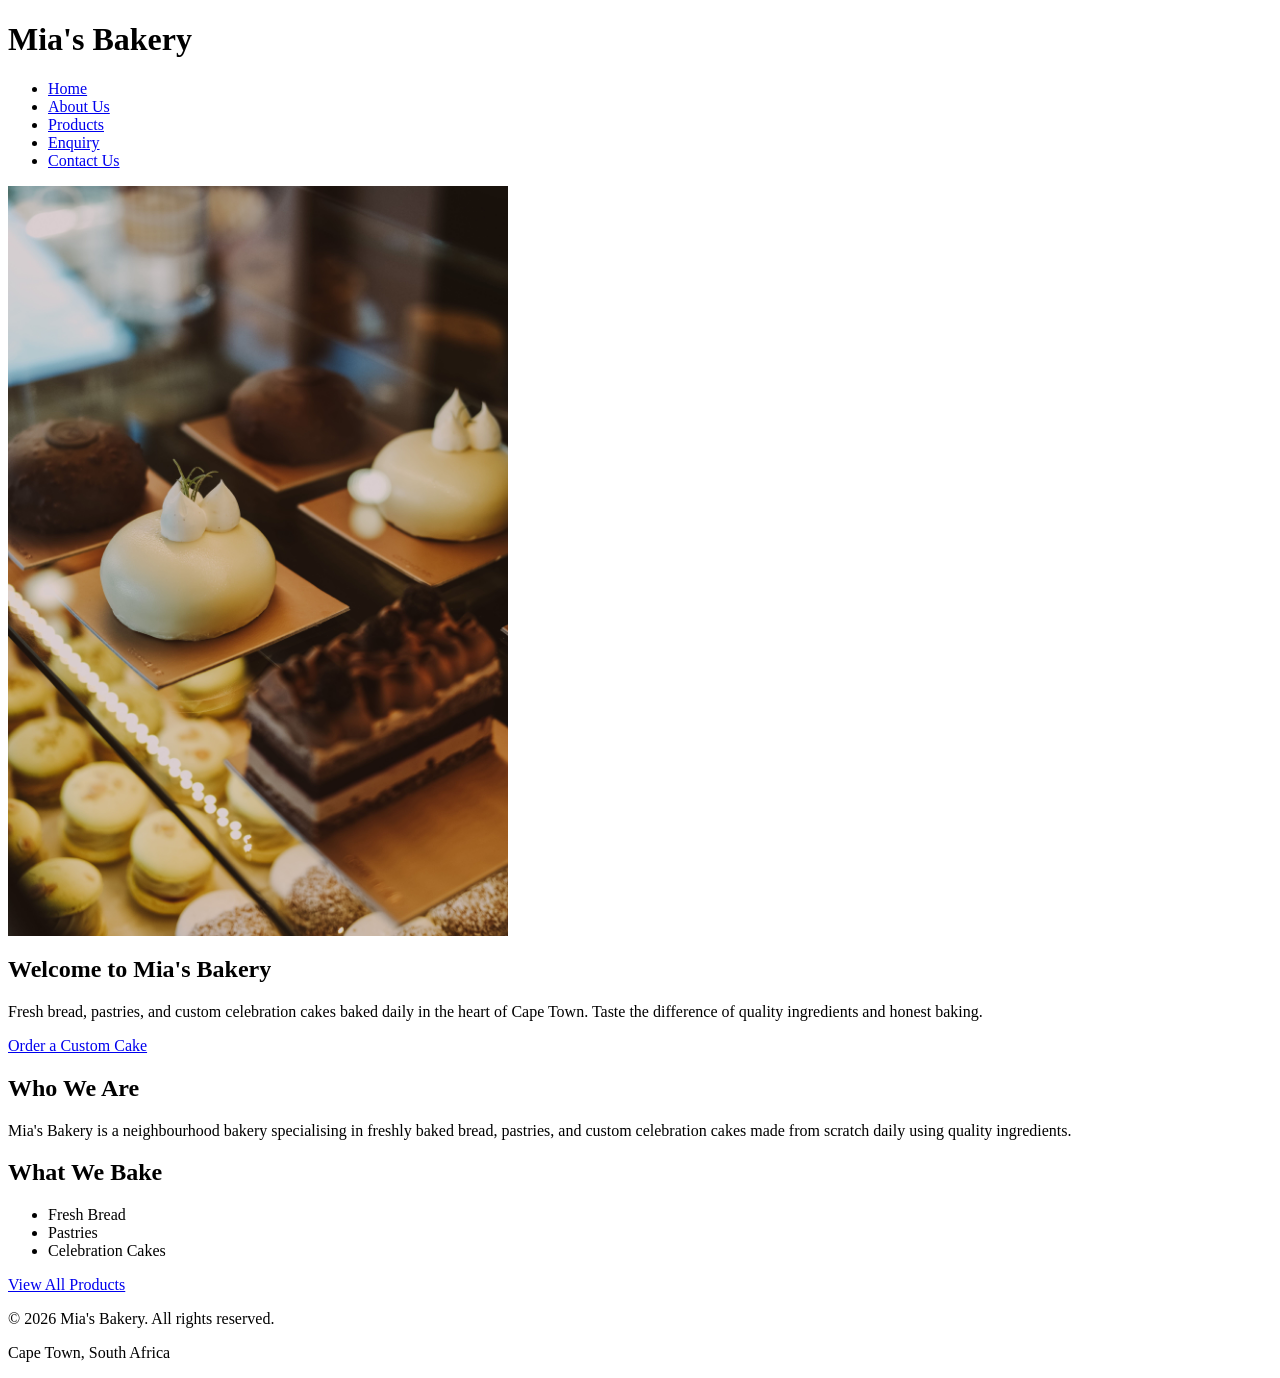
==== index.html @ 6510dd8f "Fix About Us content and add missing team photo" ====
<!DOCTYPE html>
<html lang="en">
<head>
  <meta charset="UTF-8">
  <meta name="viewport" content="width=device-width, initial-scale=1.0">
  <title>Mia's Bakery | Home</title>
  <!-- Link to external stylesheet, to be built in Part 2 -->
  <link rel="stylesheet" href="css/style.css">
</head>
<body>

  <!-- Header and navigation menu, present on every page for consistent site-wide navigation -->
  <header>
    <h1>Mia's Bakery</h1>
    <nav>
      <ul>
        <li><a href="index.html">Home</a></li>
        <li><a href="about.html">About Us</a></li>
        <li><a href="products.html">Products</a></li>
        <li><a href="enquiry.html">Enquiry</a></li>
        <li><a href="contact.html">Contact Us</a></li>
      </ul>
    </nav>
  </header>

  <!-- Main content area for the homepage -->
  <main>

    <!-- Hero section: main introduction and call to action -->
    <section id="hero">
      <img src="images/hero.jpg" alt="Glass display case of freshly baked cakes and pastries">
      <h2>Welcome to Mia's Bakery</h2>
      <p>Fresh bread, pastries, and custom celebration cakes baked daily in the heart of Cape Town. Taste the difference of quality ingredients and honest baking.</p>
      <a href="enquiry.html">Order a Custom Cake</a>
    </section>

    <!-- Brief introduction to the bakery -->
    <section id="intro">
      <h2>Who We Are</h2>
      <p>Mia's Bakery is a neighbourhood bakery specialising in freshly baked bread, pastries, and custom celebration cakes made from scratch daily using quality ingredients.</p>
    </section>

    <!-- Quick links to products -->
    <section id="highlights">
      <h2>What We Bake</h2>
      <ul>
        <li>Fresh Bread</li>
        <li>Pastries</li>
        <li>Celebration Cakes</li>
      </ul>
      <a href="products.html">View All Products</a>
    </section>

  </main>

  <!-- Footer with contact details, present on every page -->
  <footer>
    <p>&copy; 2026 Mia's Bakery. All rights reserved.</p>
    <p>Cape Town, South Africa</p>
  </footer>

</body>
</html>
---- css/style.css ----
/* Styling for Mia's Bakery website — to be developed in Part 2 */

/* Basic image sizing so photos don't overflow the page before full Part 2 styling is applied */
img {
  max-width: 500px;
  width: 100%;
  height: auto;
  display: block;
}
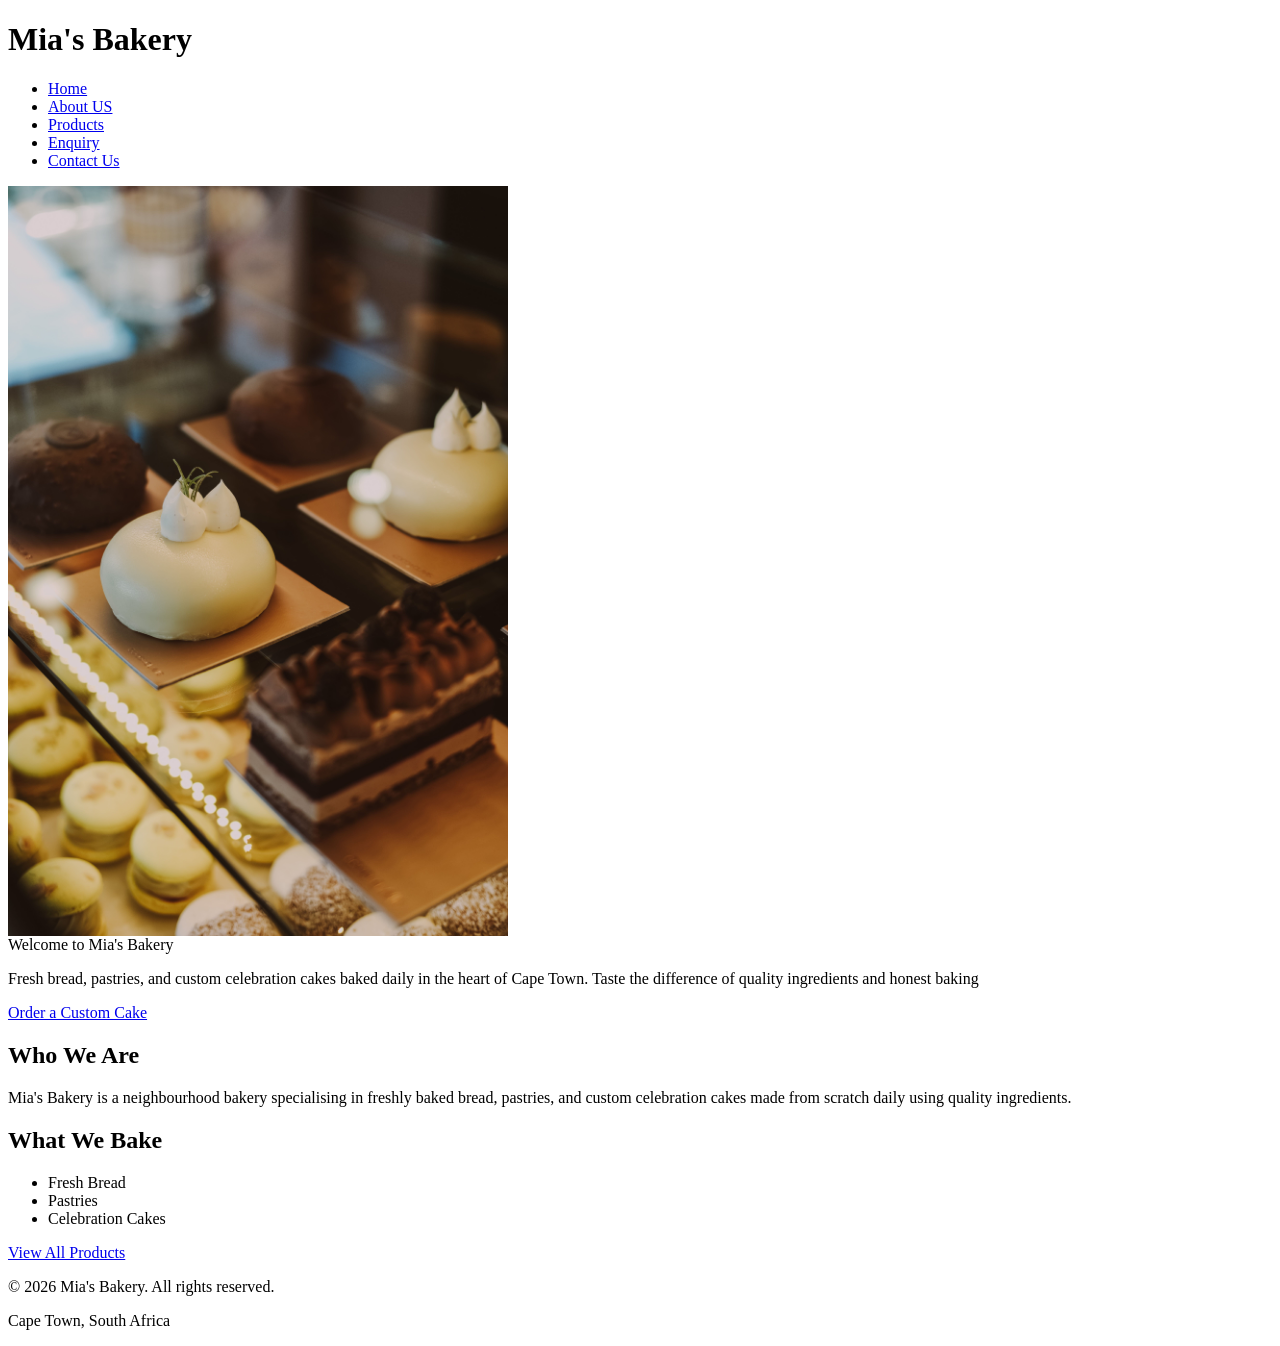
==== commit faa2cb74: "Rewrote HTML content for index, about, products, and enquiry pages" ====
--- a/index.html
+++ b/index.html
@@ -4,43 +4,37 @@
   <meta charset="UTF-8">
   <meta name="viewport" content="width=device-width, initial-scale=1.0">
   <title>Mia's Bakery | Home</title>
-  <!-- Link to external stylesheet, to be built in Part 2 -->
   <link rel="stylesheet" href="css/style.css">
 </head>
 <body>
+  <!-- header navigation menu, present on every page for consistent site-wide navigation -->
+  <header><h1>Mia's Bakery</h1>
+  <nav>
+    <ul>
+      <li><a href="index.html">Home</a></li>
+  <li><a href="about.html">About US</a></li>
+  <li><a href="products.html">Products</a></li>
+  <li><a href="enquiry.html">Enquiry</a></li>
+  <li><a href="contact.html">Contact Us</a></li>
+</ul>
+</nav>
+</header>
+<!-- Main content area for the homepage-->
+ <main>
+  <!-- Hero section main introduction and call to action -->
+  <section id="hero">
+    <img src="images/hero.jpg" alt="Glass dispaly case of freshly baked cakes and pastries"
+    <h2>Welcome to Mia's Bakery</h2>
+    <p> Fresh bread, pastries, and custom celebration cakes baked daily in the heart of Cape Town. Taste the difference of quality ingredients and honest baking</p>
+    <a href="enquiry.html">Order a Custom Cake</a>
+  </section>
+  <!-- Brief introduction to the bakery -->
+   <section id="intro">
+    <h2>Who We Are</h2>
+    <p>Mia's Bakery is a neighbourhood bakery specialising in freshly baked bread, pastries, and custom celebration cakes made from scratch daily using quality ingredients.</p>
+   </section>
 
-  <!-- Header and navigation menu, present on every page for consistent site-wide navigation -->
-  <header>
-    <h1>Mia's Bakery</h1>
-    <nav>
-      <ul>
-        <li><a href="index.html">Home</a></li>
-        <li><a href="about.html">About Us</a></li>
-        <li><a href="products.html">Products</a></li>
-        <li><a href="enquiry.html">Enquiry</a></li>
-        <li><a href="contact.html">Contact Us</a></li>
-      </ul>
-    </nav>
-  </header>
-
-  <!-- Main content area for the homepage -->
-  <main>
-
-    <!-- Hero section: main introduction and call to action -->
-    <section id="hero">
-      <img src="images/hero.jpg" alt="Glass display case of freshly baked cakes and pastries">
-      <h2>Welcome to Mia's Bakery</h2>
-      <p>Fresh bread, pastries, and custom celebration cakes baked daily in the heart of Cape Town. Taste the difference of quality ingredients and honest baking.</p>
-      <a href="enquiry.html">Order a Custom Cake</a>
-    </section>
-
-    <!-- Brief introduction to the bakery -->
-    <section id="intro">
-      <h2>Who We Are</h2>
-      <p>Mia's Bakery is a neighbourhood bakery specialising in freshly baked bread, pastries, and custom celebration cakes made from scratch daily using quality ingredients.</p>
-    </section>
-
-    <!-- Quick links to products -->
+   <!-- Quick links to product -->
     <section id="highlights">
       <h2>What We Bake</h2>
       <ul>
@@ -50,14 +44,11 @@
       </ul>
       <a href="products.html">View All Products</a>
     </section>
-
-  </main>
-
-  <!-- Footer with contact details, present on every page -->
+ </main>
+ <!-- Footer with contct deatils, present on every page -->
   <footer>
     <p>&copy; 2026 Mia's Bakery. All rights reserved.</p>
     <p>Cape Town, South Africa</p>
   </footer>
-
 </body>
-</html>
+</html>
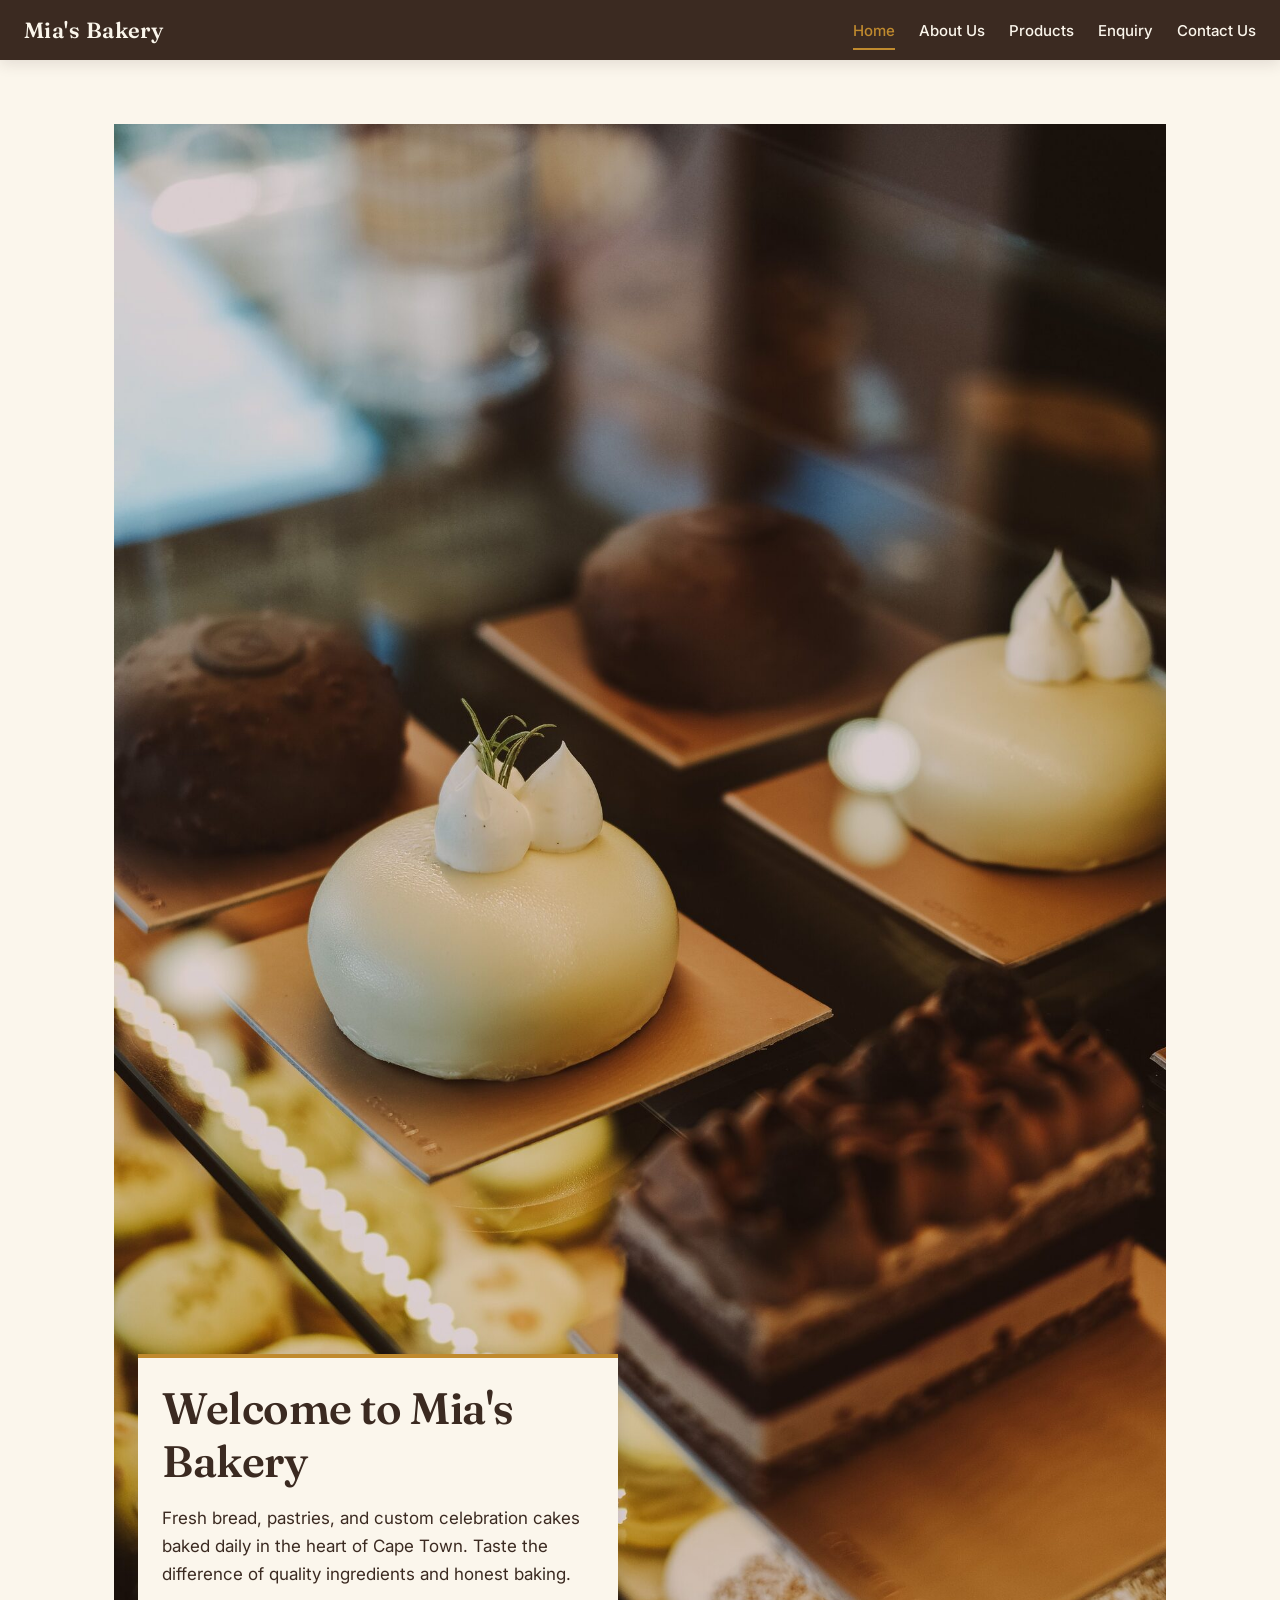
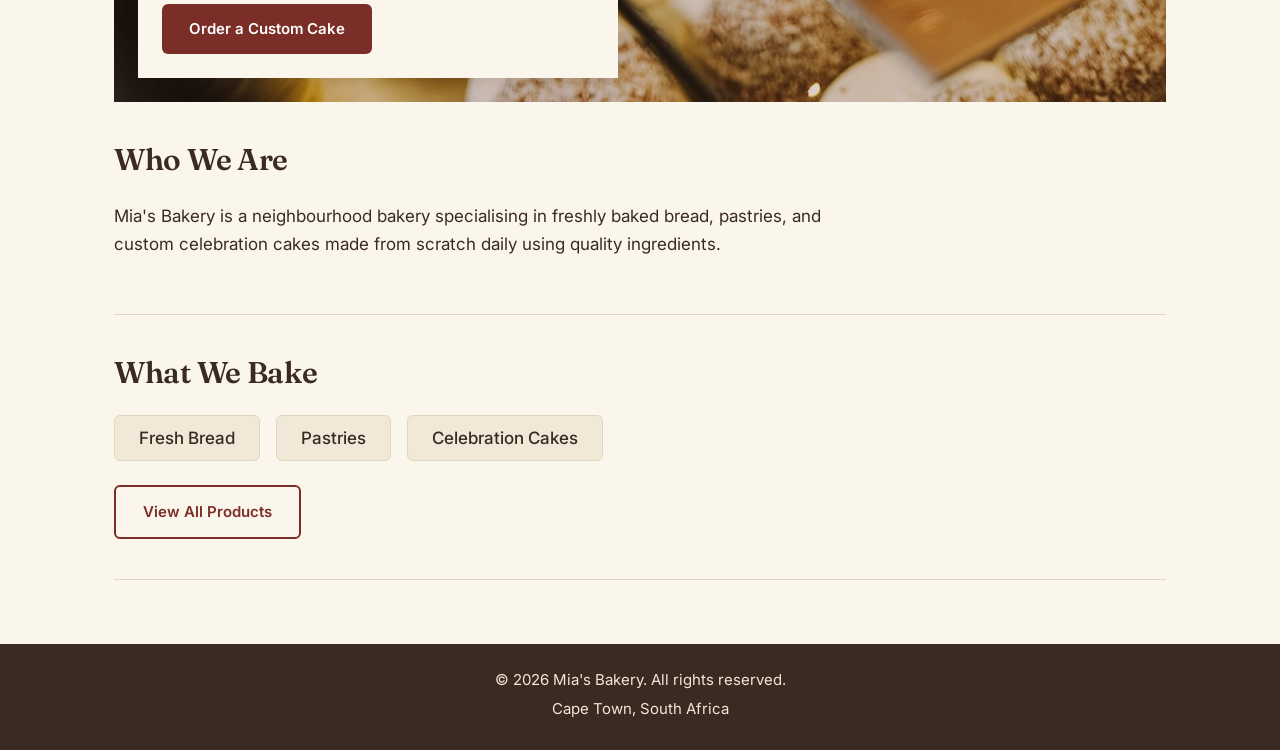
==== commit ec30a8ae: "Part 2: CSS styling, responsive design, and Part 1 corrections" ====
--- a/index.html
+++ b/index.html
@@ -4,6 +4,9 @@
   <meta charset="UTF-8">
   <meta name="viewport" content="width=device-width, initial-scale=1.0">
   <title>Mia's Bakery | Home</title>
+  <link rel="preconnect" href="https://fonts.googleapis.com">
+  <link rel="preconnect" href="https://fonts.gstatic.com" crossorigin>
+  <link href="https://fonts.googleapis.com/css2?family=Fraunces:opsz,wght@9..144,400;9..144,600;9..144,700&family=Inter:wght@400;500;600&display=swap" rel="stylesheet">
   <link rel="stylesheet" href="css/style.css">
 </head>
 <body>
@@ -11,8 +14,8 @@
   <header><h1>Mia's Bakery</h1>
   <nav>
     <ul>
-      <li><a href="index.html">Home</a></li>
-  <li><a href="about.html">About US</a></li>
+      <li><a href="index.html" class="active">Home</a></li>
+  <li><a href="about.html">About Us</a></li>
   <li><a href="products.html">Products</a></li>
   <li><a href="enquiry.html">Enquiry</a></li>
   <li><a href="contact.html">Contact Us</a></li>
@@ -23,10 +26,15 @@
  <main>
   <!-- Hero section main introduction and call to action -->
   <section id="hero">
-    <img src="images/hero.jpg" alt="Glass dispaly case of freshly baked cakes and pastries"
-    <h2>Welcome to Mia's Bakery</h2>
-    <p> Fresh bread, pastries, and custom celebration cakes baked daily in the heart of Cape Town. Taste the difference of quality ingredients and honest baking</p>
-    <a href="enquiry.html">Order a Custom Cake</a>
+    <img src="images/responsive/hero-900.jpg"
+      srcset="images/responsive/hero-480.jpg 480w, images/responsive/hero-900.jpg 900w, images/responsive/hero-1600.jpg 1600w"
+      sizes="100vw"
+      alt="Glass display case of freshly baked cakes and pastries">
+    <div class="hero-content">
+      <h2>Welcome to Mia's Bakery</h2>
+      <p>Fresh bread, pastries, and custom celebration cakes baked daily in the heart of Cape Town. Taste the difference of quality ingredients and honest baking.</p>
+      <a href="enquiry.html" class="btn">Order a Custom Cake</a>
+    </div>
   </section>
   <!-- Brief introduction to the bakery -->
    <section id="intro">
@@ -42,7 +50,7 @@
         <li>Pastries</li>
         <li>Celebration Cakes</li>
       </ul>
-      <a href="products.html">View All Products</a>
+      <a href="products.html" class="btn btn-secondary">View All Products</a>
     </section>
  </main>
  <!-- Footer with contct deatils, present on every page -->
--- a/css/style.css
+++ b/css/style.css
@@ -1,9 +1,587 @@
-/* Styling for Mia's Bakery website — to be developed in Part 2 */
-
-/* Basic image sizing so photos don't overflow the page before full Part 2 styling is applied */
+/* =========================================================
+   MIA'S BAKERY — STYLESHEET
+   Part 2: CSS Styling and Responsive Design
+   Author: Sisanda Martins (ST10376718)
+   =========================================================
+   Contents:
+   1. CSS Reset
+   2. Design Tokens (custom properties)
+   3. Base Styles & Typography
+   4. Header & Navigation
+   5. Buttons
+   6. Hero Section (Home page)
+   7. Generic Content Sections
+   8. Products Page (grid layout)
+   9. About Page (history / mission-vision / team)
+   10. Contact Page (locations / map / form)
+   11. Forms (shared: Contact + Enquiry)
+   12. Footer
+   13. Responsive Design — Tablet & Mobile breakpoints
+   ========================================================= */
+
+
+/* ---------------------------------------------------------
+   1. CSS RESET
+   A minimal reset so the site looks consistent across
+   different browsers, which each ship different default
+   margins/paddings on elements like headings, lists and forms.
+--------------------------------------------------------- */
+*,
+*::before,
+*::after {
+  box-sizing: border-box; /* padding/border no longer add to element width — makes layout maths predictable */
+  margin: 0;
+  padding: 0;
+}
+
+html {
+  scroll-behavior: smooth;
+}
+
 img {
+  max-width: 100%;
+  height: auto;
+  display: block; /* removes the small gap browsers add under inline images */
+}
+
+ul {
+  list-style: none;
+}
+
+a {
+  text-decoration: none;
+  color: inherit;
+}
+
+button,
+input,
+select,
+textarea {
+  font: inherit; /* form elements don't inherit font by default in most browsers */
+}
+
+
+/* ---------------------------------------------------------
+   2. DESIGN TOKENS
+   Central place for the colour palette, type scale and
+   spacing scale. Changing a value here cascades through the
+   whole site — this is "the cascade" doing the heavy lifting
+   so we don't need to repeat values in dozens of selectors.
+--------------------------------------------------------- */
+:root {
+  /* Colour palette — warm bakery tones inspired by crust, dough and kraft packaging */
+  --colour-crust:      #3B2A21; /* dark roasted-crust brown — header/footer, headings */
+  --colour-crust-soft: #5C4433; /* lighter brown for secondary text on dark backgrounds */
+  --colour-cherry:     #7A2E27; /* deep cherry-compote red — primary accent, buttons, links */
+  --colour-cherry-dark:#5E211C; /* hover state for the cherry accent */
+  --colour-gold:       #C08A2E; /* toasted-crust gold — secondary accent, prices, highlights */
+  --colour-cream:      #FBF6EC; /* warm paper background */
+  --colour-cream-alt:  #F1E8D8; /* slightly deeper cream for alternating sections/cards */
+  --colour-white:      #FFFFFF;
+  --colour-border:     #E2D5BE;
+
+  /* Typography */
+  --font-display: "Fraunces", Georgia, serif;
+  --font-body: "Inter", -apple-system, BlinkMacSystemFont, "Segoe UI", sans-serif;
+
+  /* Type scale (rem-based so it responds to the user's browser font-size settings) */
+  --fs-sm:   0.9375rem;  /* 15px  — small print, labels */
+  --fs-base: 1.0625rem;  /* 17px  — body text */
+  --fs-md:   1.375rem;   /* 22px  — card titles */
+  --fs-lg:   1.875rem;   /* 30px  — section headings */
+  --fs-xl:   2.75rem;    /* 44px  — page/hero heading */
+  --fs-xxl:  3.5rem;     /* 56px  — hero heading on large screens */
+
+  /* Spacing scale (used for margin/padding/gap throughout) */
+  --space-1: 0.5rem;
+  --space-2: 1rem;
+  --space-3: 1.5rem;
+  --space-4: 2.5rem;
+  --space-5: 4rem;
+
+  /* Shared layout values */
+  --max-width: 1100px;
+  --radius: 6px;
+  --shadow: 0 4px 14px rgba(59, 42, 33, 0.12);
+}
+
+
+/* ---------------------------------------------------------
+   3. BASE STYLES & TYPOGRAPHY
+   Set once on body/headings and inherited everywhere else —
+   this is the cascade in action: one rule, site-wide effect.
+--------------------------------------------------------- */
+body {
+  font-family: var(--font-body);
+  font-size: var(--fs-base);
+  line-height: 1.65;
+  color: var(--colour-crust);
+  background-color: var(--colour-cream);
+}
+
+h1, h2, h3 {
+  font-family: var(--font-display);
+  font-weight: 600;
+  line-height: 1.2;
+  color: var(--colour-crust);
+  letter-spacing: -0.01em;
+}
+
+h2 {
+  font-size: var(--fs-lg);
+  margin-bottom: var(--space-3);
+}
+
+h3 {
+  font-size: var(--fs-md);
+  margin-bottom: var(--space-1);
+}
+
+p {
+  margin-bottom: var(--space-2);
+  max-width: 65ch; /* keeps paragraphs a comfortable reading width */
+}
+
+main {
+  display: block;
+  max-width: var(--max-width);
+  margin: 0 auto;
+  padding: var(--space-5) var(--space-3);
+}
+
+
+/* ---------------------------------------------------------
+   4. HEADER & NAVIGATION
+   Flexbox lays the logo and nav side by side and handles
+   vertical centring without any manual positioning.
+--------------------------------------------------------- */
+header {
+  background-color: var(--colour-crust);
+  color: var(--colour-cream);
+  position: sticky;
+  top: 0;
+  z-index: 10;
+  box-shadow: var(--shadow);
+}
+
+header,
+header nav ul {
+  display: flex;
+}
+
+header {
+  align-items: center;
+  justify-content: space-between;
+  flex-wrap: wrap;
+  padding: var(--space-2) var(--space-3);
+  gap: var(--space-2);
+}
+
+header h1 {
+  font-size: var(--fs-md);
+  color: var(--colour-cream);
+  letter-spacing: 0.02em;
+}
+
+header nav ul {
+  gap: var(--space-3);
+  flex-wrap: wrap;
+}
+
+header nav a {
+  font-size: var(--fs-sm);
+  font-weight: 500;
+  padding: var(--space-1) 0;
+  border-bottom: 2px solid transparent;
+  transition: border-color 0.2s ease, color 0.2s ease;
+}
+
+header nav a:hover,
+header nav a:focus-visible {
+  border-bottom-color: var(--colour-gold);
+  color: var(--colour-gold);
+}
+
+/* Highlights whichever page the visitor is currently on */
+header nav a.active {
+  border-bottom-color: var(--colour-gold);
+  color: var(--colour-gold);
+}
+
+
+/* ---------------------------------------------------------
+   5. BUTTONS
+   Shared button styling with clear interactive states, as
+   required by the brief (:hover, :focus, :active).
+--------------------------------------------------------- */
+.btn {
+  display: inline-block;
+  background-color: var(--colour-cherry);
+  color: var(--colour-white);
+  font-weight: 600;
+  font-size: var(--fs-sm);
+  padding: 0.85em 1.8em;
+  border-radius: var(--radius);
+  border: none;
+  cursor: pointer;
+  transition: background-color 0.2s ease, transform 0.15s ease;
+}
+
+.btn:hover,
+.btn:focus-visible {
+  background-color: var(--colour-cherry-dark);
+}
+
+.btn:active {
+  transform: translateY(1px);
+}
+
+.btn-secondary {
+  background-color: transparent;
+  color: var(--colour-cherry);
+  border: 2px solid var(--colour-cherry);
+}
+
+.btn-secondary:hover,
+.btn-secondary:focus-visible {
+  background-color: var(--colour-cherry);
+  color: var(--colour-white);
+}
+
+
+/* ---------------------------------------------------------
+   6. HERO SECTION (Home page)
+   CSS Grid stacks the image and the text card in the same
+   grid cell so the caption card overlaps the photograph —
+   the site's one distinctive signature element, styled like
+   a paper price-ticket pinned onto the display case photo.
+--------------------------------------------------------- */
+#hero {
+  display: grid;
+  grid-template-columns: 1fr;
+  grid-template-rows: 1fr;
+  min-height: 60vh;
+}
+
+#hero img,
+#hero .hero-content {
+  grid-column: 1;
+  grid-row: 1;
+}
+
+#hero img {
+  width: 100%;
+  height: 100%;
+  object-fit: cover;
+}
+
+#hero .hero-content {
+  align-self: end;
+  justify-self: start;
+  background-color: var(--colour-cream);
+  border-top: 4px solid var(--colour-gold);
+  box-shadow: var(--shadow);
+  max-width: 480px;
+  margin: 0 var(--space-3) var(--space-3);
+  padding: var(--space-3);
+}
+
+#hero .hero-content h2 {
+  font-size: var(--fs-xl);
+  margin-bottom: var(--space-2);
+}
+
+
+/* ---------------------------------------------------------
+   7. GENERIC CONTENT SECTIONS
+   Applies to #intro and #highlights on the home page, plus
+   #history, #mission-vision on the About page — one set of
+   selectors styling several sections (cascade again).
+--------------------------------------------------------- */
+#intro,
+#highlights,
+#history,
+#mission-vision {
+  padding: var(--space-4) 0;
+  border-bottom: 1px solid var(--colour-border);
+}
+
+#highlights ul {
+  display: flex;
+  gap: var(--space-2);
+  flex-wrap: wrap;
+  margin: var(--space-2) 0 var(--space-3);
+}
+
+#highlights li {
+  background-color: var(--colour-cream-alt);
+  border: 1px solid var(--colour-border);
+  border-radius: var(--radius);
+  padding: var(--space-1) var(--space-3);
+  font-weight: 500;
+}
+
+
+/* ---------------------------------------------------------
+   8. PRODUCTS PAGE — CSS GRID LAYOUT
+--------------------------------------------------------- */
+.product-grid {
+  display: grid;
+  grid-template-columns: repeat(3, 1fr);
+  gap: var(--space-3);
+  margin-top: var(--space-4);
+}
+
+.product {
+  background-color: var(--colour-white);
+  border-radius: var(--radius);
+  overflow: hidden;
+  box-shadow: var(--shadow);
+  display: flex;
+  flex-direction: column;
+  transition: transform 0.2s ease, box-shadow 0.2s ease;
+}
+
+.product:hover {
+  transform: translateY(-4px);
+  box-shadow: 0 8px 20px rgba(59, 42, 33, 0.18);
+}
+
+.product img {
+  aspect-ratio: 4 / 3;
+  object-fit: cover;
+}
+
+.product h3,
+.product p {
+  padding-left: var(--space-2);
+  padding-right: var(--space-2);
+}
+
+.product h3 {
+  margin-top: var(--space-2);
+}
+
+.price {
+  display: inline-block;
+  align-self: flex-start;
+  margin: var(--space-1) var(--space-2) var(--space-2);
+  background-color: var(--colour-gold);
+  color: var(--colour-crust);
+  font-weight: 600;
+  font-size: var(--fs-sm);
+  padding: 0.3em 0.9em;
+  border-radius: 999px; /* pill-shaped price tag */
+}
+
+
+/* ---------------------------------------------------------
+   9. ABOUT PAGE — TEAM MEMBER CARD
+--------------------------------------------------------- */
+#team {
+  padding: var(--space-4) 0;
+}
+
+.team-member {
+  display: flex;
+  align-items: center;
+  gap: var(--space-3);
+  background-color: var(--colour-white);
+  border-radius: var(--radius);
+  box-shadow: var(--shadow);
+  padding: var(--space-3);
   max-width: 500px;
+}
+
+.team-member img {
+  width: 140px;
+  height: 140px;
+  border-radius: 50%;
+  object-fit: cover;
+  flex-shrink: 0;
+}
+
+
+/* ---------------------------------------------------------
+   10. CONTACT PAGE — LOCATIONS & MAP
+--------------------------------------------------------- */
+#locations {
+  display: flex;
+  gap: var(--space-3);
+  flex-wrap: wrap;
+  margin-bottom: var(--space-4);
+}
+
+.location {
+  background-color: var(--colour-white);
+  border-left: 4px solid var(--colour-gold);
+  border-radius: var(--radius);
+  box-shadow: var(--shadow);
+  padding: var(--space-3);
+  flex: 1 1 280px;
+}
+
+#map {
+  background-color: var(--colour-cream-alt);
+  border: 1px dashed var(--colour-border);
+  border-radius: var(--radius);
+  padding: var(--space-4);
+  text-align: center;
+  margin-bottom: var(--space-4);
+}
+
+
+/* ---------------------------------------------------------
+   11. FORMS (shared by Contact + Enquiry pages)
+--------------------------------------------------------- */
+.site-form {
+  display: flex;
+  flex-direction: column;
+  gap: var(--space-1);
+  max-width: 500px;
+  background-color: var(--colour-white);
+  border-radius: var(--radius);
+  box-shadow: var(--shadow);
+  padding: var(--space-3);
+}
+
+.site-form label {
+  font-weight: 600;
+  font-size: var(--fs-sm);
+  margin-top: var(--space-1);
+}
+
+.site-form input,
+.site-form select,
+.site-form textarea {
   width: 100%;
-  height: auto;
-  display: block;
-}
+  padding: 0.7em;
+  border: 1px solid var(--colour-border);
+  border-radius: var(--radius);
+  background-color: var(--colour-cream);
+  color: var(--colour-crust);
+  transition: border-color 0.2s ease, box-shadow 0.2s ease;
+}
+
+.site-form input:focus,
+.site-form select:focus,
+.site-form textarea:focus {
+  outline: none;
+  border-color: var(--colour-cherry);
+  box-shadow: 0 0 0 3px rgba(122, 46, 39, 0.15);
+}
+
+.site-form button {
+  margin-top: var(--space-2);
+  align-self: flex-start;
+  background-color: var(--colour-cherry);
+  color: var(--colour-white);
+  font-weight: 600;
+  padding: 0.85em 1.8em;
+  border: none;
+  border-radius: var(--radius);
+  cursor: pointer;
+  transition: background-color 0.2s ease;
+}
+
+.site-form button:hover,
+.site-form button:focus-visible {
+  background-color: var(--colour-cherry-dark);
+}
+
+.site-form button:active {
+  transform: translateY(1px);
+}
+
+
+/* ---------------------------------------------------------
+   12. FOOTER
+--------------------------------------------------------- */
+footer {
+  background-color: var(--colour-crust);
+  color: var(--colour-cream-alt);
+  text-align: center;
+  padding: var(--space-3);
+  font-size: var(--fs-sm);
+}
+
+footer p {
+  max-width: none;
+  margin-bottom: 0.25rem;
+}
+
+
+/* ===========================================================
+   13. RESPONSIVE DESIGN
+   Desktop styles above are the default. These media queries
+   adapt the layout down for tablet and mobile breakpoints,
+   switching multi-column layouts to single-column, and
+   reducing font sizes and spacing for smaller viewports.
+   =========================================================== */
+
+/* ---- Tablet: 900px and below ---- */
+@media (max-width: 900px) {
+  :root {
+    --fs-xl: 2.25rem;
+    --fs-lg: 1.6rem;
+  }
+
+  .product-grid {
+    grid-template-columns: repeat(2, 1fr); /* 3 columns -> 2 on tablet */
+  }
+
+  #hero {
+    min-height: 50vh;
+  }
+
+  #hero .hero-content {
+    max-width: 90%;
+  }
+}
+
+/* ---- Mobile: 600px and below ---- */
+@media (max-width: 600px) {
+  :root {
+    --fs-xl: 1.85rem;
+    --fs-lg: 1.4rem;
+    --fs-md: 1.2rem;
+  }
+
+  main {
+    padding: var(--space-4) var(--space-2);
+  }
+
+  /* Header stacks the logo above the nav instead of sitting side by side */
+  header {
+    flex-direction: column;
+    align-items: flex-start;
+  }
+
+  header nav ul {
+    gap: var(--space-2);
+    width: 100%;
+    justify-content: space-between;
+  }
+
+  .product-grid {
+    grid-template-columns: 1fr; /* single column on mobile */
+  }
+
+  #locations {
+    flex-direction: column;
+  }
+
+  .team-member {
+    flex-direction: column;
+    text-align: center;
+  }
+
+  #hero .hero-content {
+    margin: 0 var(--space-2) var(--space-2);
+    padding: var(--space-2);
+  }
+
+  #hero .hero-content h2 {
+    font-size: var(--fs-xl);
+  }
+}
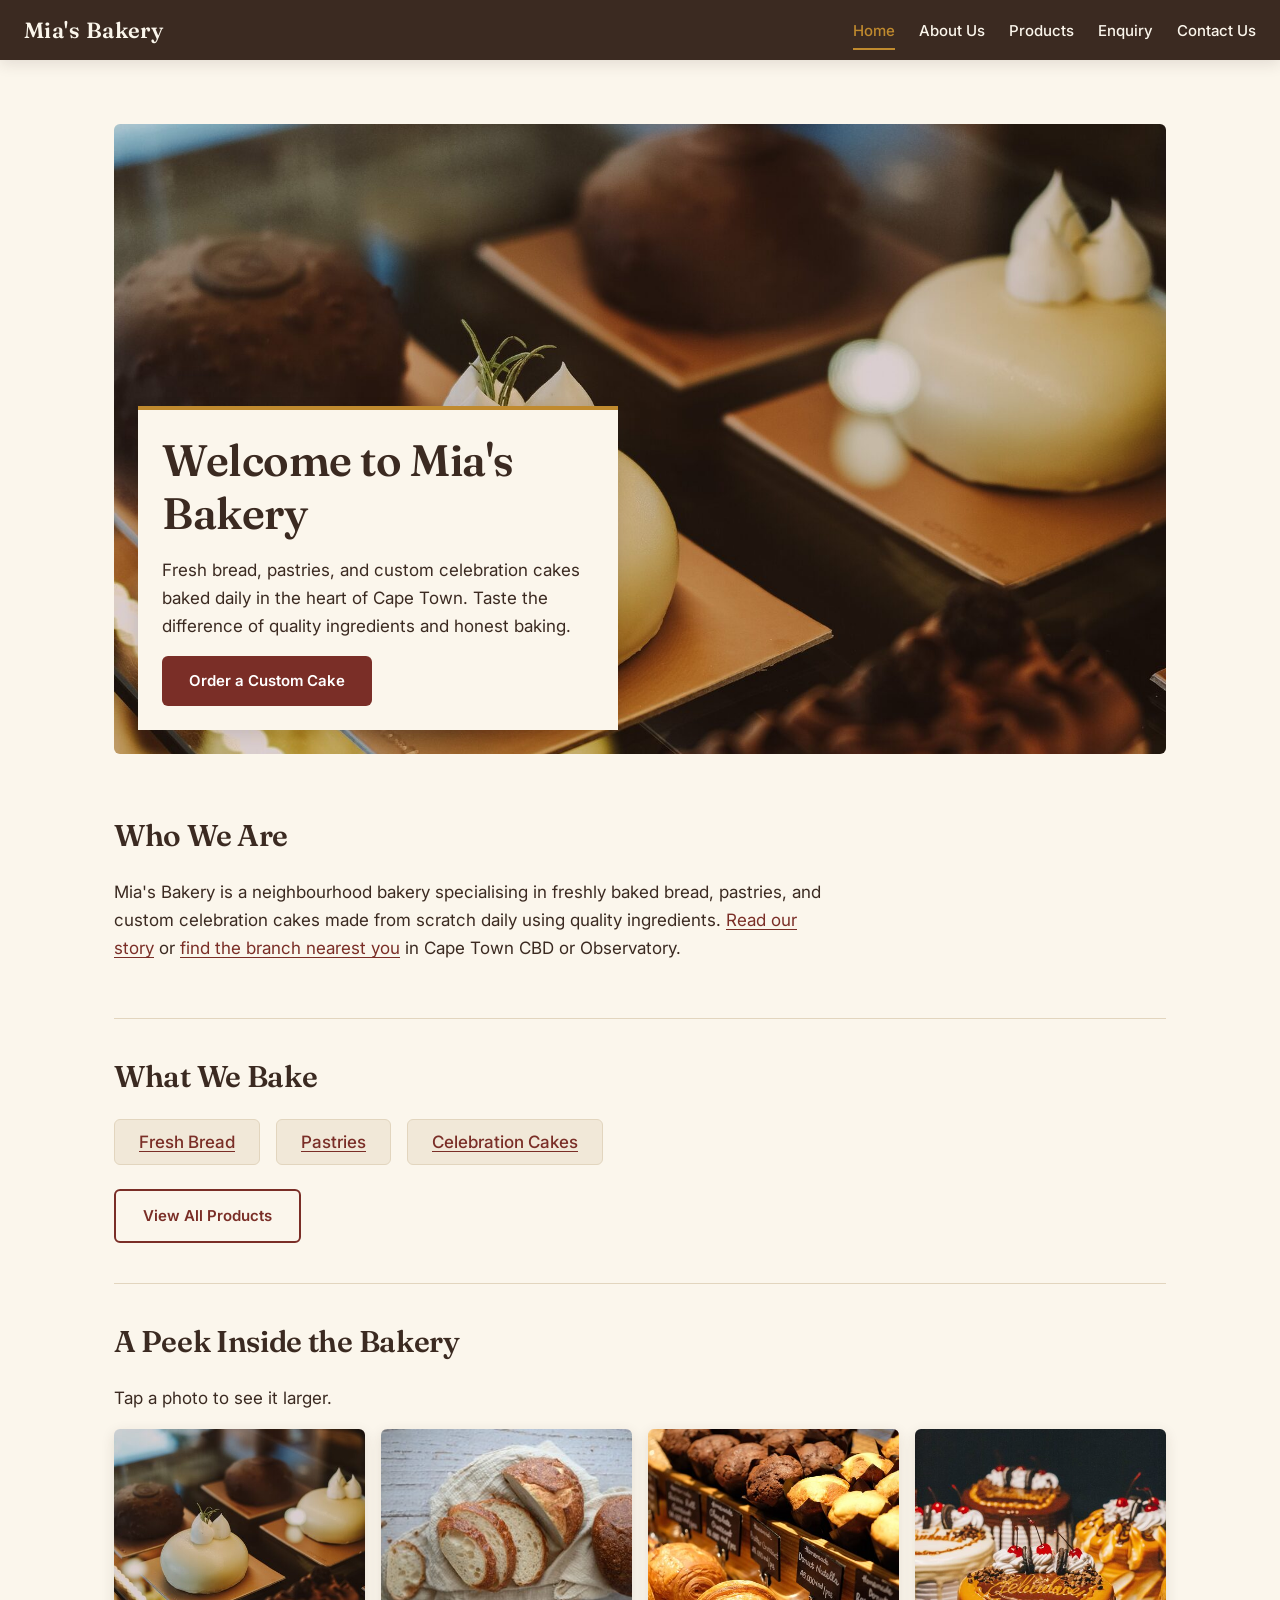
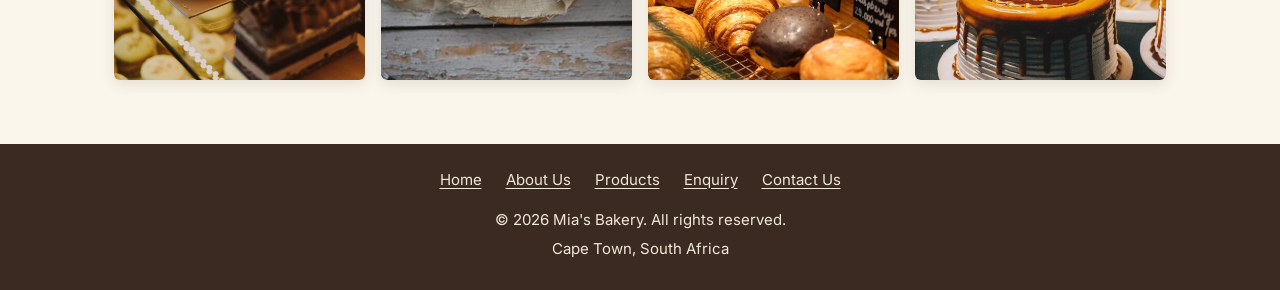
==== commit 592e6dca: "Part 3: JavaScript features, form validation, SEO and Part 2 feedback fixes" ====
--- a/index.html
+++ b/index.html
@@ -3,60 +3,223 @@
 <head>
   <meta charset="UTF-8">
   <meta name="viewport" content="width=device-width, initial-scale=1.0">
-  <title>Mia's Bakery | Home</title>
+  <title>Mia's Bakery | Fresh Bread, Pastries & Cakes in Cape Town</title>
+  <meta name="description" content="Neighbourhood bakery in Cape Town baking fresh bread, pastries and custom celebration cakes daily. Visit our CBD or Observatory branch or order a cake online.">
+  <meta name="author" content="Mia's Bakery">
+  <meta name="theme-color" content="#3B2A21">
+  <link rel="canonical" href="https://sanda218.github.io/Sisanda/">
+
+  <!-- Open Graph / social sharing (off-page SEO) -->
+  <meta property="og:type" content="website">
+  <meta property="og:site_name" content="Mia's Bakery">
+  <meta property="og:title" content="Mia's Bakery | Fresh Bread, Pastries & Cakes in Cape Town">
+  <meta property="og:description" content="Neighbourhood bakery in Cape Town baking fresh bread, pastries and custom celebration cakes daily. Visit our CBD or Observatory branch or order a cake online.">
+  <meta property="og:url" content="https://sanda218.github.io/Sisanda/">
+  <meta property="og:image" content="https://sanda218.github.io/Sisanda/images/responsive/product-bread-1600.jpg">
+  <meta property="og:image:alt" content="Sliced sourdough bread loaves on a wooden board">
+  <meta name="twitter:card" content="summary_large_image">
+
+  <link rel="icon" href="data:image/svg+xml,%3Csvg xmlns='http://www.w3.org/2000/svg' viewBox='0 0 100 100'%3E%3Ctext y='.9em' font-size='90'%3E%F0%9F%A5%90%3C/text%3E%3C/svg%3E">
+  <!-- Adds a "js" class so CSS can show JavaScript-only features (hamburger menu, accordion) without hiding content for visitors with JavaScript off -->
+  <script>document.documentElement.classList.add('js');</script>
   <link rel="preconnect" href="https://fonts.googleapis.com">
   <link rel="preconnect" href="https://fonts.gstatic.com" crossorigin>
   <link href="https://fonts.googleapis.com/css2?family=Fraunces:opsz,wght@9..144,400;9..144,600;9..144,700&family=Inter:wght@400;500;600&display=swap" rel="stylesheet">
   <link rel="stylesheet" href="css/style.css">
+
+  <!-- Structured data (local SEO): tells search engines about both branches and trading hours -->
+  <script type="application/ld+json">
+{
+  "@context": "https://schema.org",
+  "@graph": [
+    {
+      "@type": "Bakery",
+      "@id": "https://sanda218.github.io/Sisanda/#cbd",
+      "name": "Mia's Bakery - Cape Town CBD",
+      "url": "https://sanda218.github.io/Sisanda/",
+      "image": "https://sanda218.github.io/Sisanda/images/responsive/product-bread-1600.jpg",
+      "telephone": "+27-21-424-5678",
+      "email": "info@miasbakery.co.za",
+      "priceRange": "R",
+      "address": {
+        "@type": "PostalAddress",
+        "streetAddress": "12 Long Street",
+        "addressLocality": "Cape Town",
+        "postalCode": "8001",
+        "addressCountry": "ZA"
+      },
+      "geo": {
+        "@type": "GeoCoordinates",
+        "latitude": -33.9209,
+        "longitude": 18.4162
+      },
+      "openingHoursSpecification": [
+        {
+          "@type": "OpeningHoursSpecification",
+          "dayOfWeek": [
+            "Monday",
+            "Tuesday",
+            "Wednesday",
+            "Thursday",
+            "Friday",
+            "Saturday"
+          ],
+          "opens": "07:00",
+          "closes": "17:00"
+        }
+      ]
+    },
+    {
+      "@type": "Bakery",
+      "@id": "https://sanda218.github.io/Sisanda/#observatory",
+      "name": "Mia's Bakery - Observatory",
+      "url": "https://sanda218.github.io/Sisanda/",
+      "image": "https://sanda218.github.io/Sisanda/images/responsive/product-bread-1600.jpg",
+      "telephone": "+27-21-447-2233",
+      "email": "observatory@miasbakery.co.za",
+      "priceRange": "R",
+      "address": {
+        "@type": "PostalAddress",
+        "streetAddress": "45 Lower Main Road",
+        "addressLocality": "Observatory",
+        "postalCode": "7925",
+        "addressCountry": "ZA"
+      },
+      "geo": {
+        "@type": "GeoCoordinates",
+        "latitude": -33.9393,
+        "longitude": 18.4741
+      },
+      "openingHoursSpecification": [
+        {
+          "@type": "OpeningHoursSpecification",
+          "dayOfWeek": [
+            "Monday",
+            "Tuesday",
+            "Wednesday",
+            "Thursday",
+            "Friday",
+            "Saturday"
+          ],
+          "opens": "07:00",
+          "closes": "17:00"
+        }
+      ]
+    }
+  ]
+}
+  </script>
 </head>
 <body>
-  <!-- header navigation menu, present on every page for consistent site-wide navigation -->
-  <header><h1>Mia's Bakery</h1>
-  <nav>
-    <ul>
-      <li><a href="index.html" class="active">Home</a></li>
-  <li><a href="about.html">About Us</a></li>
-  <li><a href="products.html">Products</a></li>
-  <li><a href="enquiry.html">Enquiry</a></li>
-  <li><a href="contact.html">Contact Us</a></li>
-</ul>
-</nav>
-</header>
-<!-- Main content area for the homepage-->
- <main>
-  <!-- Hero section main introduction and call to action -->
-  <section id="hero">
-    <img src="images/responsive/hero-900.jpg"
-      srcset="images/responsive/hero-480.jpg 480w, images/responsive/hero-900.jpg 900w, images/responsive/hero-1600.jpg 1600w"
-      sizes="100vw"
-      alt="Glass display case of freshly baked cakes and pastries">
-    <div class="hero-content">
-      <h2>Welcome to Mia's Bakery</h2>
-      <p>Fresh bread, pastries, and custom celebration cakes baked daily in the heart of Cape Town. Taste the difference of quality ingredients and honest baking.</p>
-      <a href="enquiry.html" class="btn">Order a Custom Cake</a>
-    </div>
-  </section>
-  <!-- Brief introduction to the bakery -->
-   <section id="intro">
-    <h2>Who We Are</h2>
-    <p>Mia's Bakery is a neighbourhood bakery specialising in freshly baked bread, pastries, and custom celebration cakes made from scratch daily using quality ingredients.</p>
-   </section>
-
-   <!-- Quick links to product -->
-    <section id="highlights">
+  <a class="skip-link" href="#main">Skip to main content</a>
+
+  <!-- Header and navigation menu, present on every page for consistent site-wide navigation -->
+  <header>
+    <a class="brand" href="index.html">Mia's Bakery</a>
+    <!-- Hamburger toggle: only visible on mobile (see CSS); script.js opens and closes the menu -->
+    <button class="nav-toggle" type="button" aria-expanded="false" aria-controls="site-nav" aria-label="Open menu">
+      <span class="nav-toggle-bar"></span>
+      <span class="nav-toggle-bar"></span>
+      <span class="nav-toggle-bar"></span>
+    </button>
+    <nav id="site-nav" aria-label="Main">
+      <ul>
+        <li><a href="index.html" class="active" aria-current="page">Home</a></li>
+        <li><a href="about.html">About Us</a></li>
+        <li><a href="products.html">Products</a></li>
+        <li><a href="enquiry.html">Enquiry</a></li>
+        <li><a href="contact.html">Contact Us</a></li>
+      </ul>
+    </nav>
+  </header>
+
+  <!-- Main content area for the homepage -->
+  <main id="main">
+
+    <!-- Hero section: main introduction and call to action -->
+    <section id="hero">
+      <img src="images/responsive/hero-900.jpg"
+        srcset="images/responsive/hero-480.jpg 480w, images/responsive/hero-900.jpg 900w, images/responsive/hero-1600.jpg 1600w"
+        sizes="(min-width: 1400px) 1232px, (min-width: 1148px) 1052px, 100vw"
+        width="900" height="1350" fetchpriority="high"
+        alt="Glass display case of freshly baked cakes and pastries at Mia's Bakery in Cape Town">
+      <div class="hero-content">
+        <h1>Welcome to Mia's Bakery</h1>
+        <p>Fresh bread, pastries, and custom celebration cakes baked daily in the heart of Cape Town. Taste the difference of quality ingredients and honest baking.</p>
+        <a href="enquiry.html" class="btn">Order a Custom Cake</a>
+      </div>
+    </section>
+
+    <!-- Brief introduction to the bakery -->
+    <section id="intro" class="reveal">
+      <h2>Who We Are</h2>
+      <p>Mia's Bakery is a neighbourhood bakery specialising in freshly baked bread, pastries, and custom celebration cakes made from scratch daily using quality ingredients. <a href="about.html">Read our story</a> or <a href="contact.html">find the branch nearest you</a> in Cape Town CBD or Observatory.</p>
+    </section>
+
+    <!-- Quick links to products (each link pre-selects that category on the Products page) -->
+    <section id="highlights" class="reveal">
       <h2>What We Bake</h2>
       <ul>
-        <li>Fresh Bread</li>
-        <li>Pastries</li>
-        <li>Celebration Cakes</li>
+        <li><a href="products.html?category=bread">Fresh Bread</a></li>
+        <li><a href="products.html?category=pastries">Pastries</a></li>
+        <li><a href="products.html?category=cakes">Celebration Cakes</a></li>
       </ul>
       <a href="products.html" class="btn btn-secondary">View All Products</a>
     </section>
- </main>
- <!-- Footer with contct deatils, present on every page -->
+
+    <!-- Gallery: each thumbnail is a normal link to the large image; script.js upgrades it to a lightbox -->
+    <section id="gallery" class="reveal">
+      <h2>A Peek Inside the Bakery</h2>
+      <p>Tap a photo to see it larger.</p>
+      <ul class="gallery-grid">
+        <li>
+          <a class="gallery-item" href="images/responsive/hero-1600.jpg" data-caption="Our display case, restocked through the day" data-alt="Glass display case of freshly baked cakes and pastries">
+            <img src="images/responsive/hero-480.jpg" width="480" height="720" loading="lazy" decoding="async" alt="Glass display case of freshly baked cakes and pastries">
+          </a>
+        </li>
+        <li>
+          <a class="gallery-item" href="images/responsive/product-bread-1600.jpg" data-caption="Sourdough baked fresh every morning" data-alt="Sliced sourdough bread loaves on a wooden board">
+            <img src="images/responsive/product-bread-480.jpg" width="480" height="319" loading="lazy" decoding="async" alt="Sliced sourdough bread loaves on a wooden board">
+          </a>
+        </li>
+        <li>
+          <a class="gallery-item" href="images/responsive/product-pastries-1600.jpg" data-caption="Croissants, muffins and donuts, made daily" data-alt="Assortment of croissants, muffins, and donuts">
+            <img src="images/responsive/product-pastries-480.jpg" width="480" height="720" loading="lazy" decoding="async" alt="Assortment of croissants, muffins, and donuts">
+          </a>
+        </li>
+        <li>
+          <a class="gallery-item" href="images/responsive/product-cakes-1600.jpg" data-caption="A celebration cake with cream and cherries" data-alt="Decorated celebration cake with cream and cherries">
+            <img src="images/responsive/product-cakes-480.jpg" width="480" height="720" loading="lazy" decoding="async" alt="Decorated celebration cake with cream and cherries">
+          </a>
+        </li>
+      </ul>
+    </section>
+
+  </main>
+
+  <!-- Lightbox: a native <dialog> element, opened and filled by script.js -->
+  <dialog id="lightbox" class="lightbox" aria-label="Image viewer">
+    <button type="button" class="lb-btn lb-close" aria-label="Close image viewer">&times;</button>
+    <button type="button" class="lb-btn lb-prev" aria-label="Previous image">&#8249;</button>
+    <figure>
+      <img src="[data-uri]" alt="" width="900" height="600">
+      <figcaption></figcaption>
+    </figure>
+    <button type="button" class="lb-btn lb-next" aria-label="Next image">&#8250;</button>
+  </dialog>
+
+  <!-- Footer with contact details and internal links, present on every page -->
   <footer>
+    <nav class="footer-nav" aria-label="Footer">
+      <a href="index.html">Home</a>
+      <a href="about.html">About Us</a>
+      <a href="products.html">Products</a>
+      <a href="enquiry.html">Enquiry</a>
+      <a href="contact.html">Contact Us</a>
+    </nav>
     <p>&copy; 2026 Mia's Bakery. All rights reserved.</p>
     <p>Cape Town, South Africa</p>
   </footer>
+  <script src="js/script.js" defer></script>
 </body>
-</html>+</html>
--- a/css/style.css
+++ b/css/style.css
@@ -127,6 +127,11 @@
   letter-spacing: -0.01em;
 }
 
+h1 {
+  font-size: var(--fs-xl);
+  margin-bottom: var(--space-2);
+}
+
 h2 {
   font-size: var(--fs-lg);
   margin-bottom: var(--space-3);
@@ -177,8 +182,11 @@
   gap: var(--space-2);
 }
 
-header h1 {
+.brand {
+  font-family: var(--font-display);
+  font-weight: 600;
   font-size: var(--fs-md);
+  line-height: 1.2;
   color: var(--colour-cream);
   letter-spacing: 0.02em;
 }
@@ -286,7 +294,7 @@
   padding: var(--space-3);
 }
 
-#hero .hero-content h2 {
+#hero .hero-content h1 {
   font-size: var(--fs-xl);
   margin-bottom: var(--space-2);
 }
@@ -352,14 +360,16 @@
   object-fit: cover;
 }
 
-.product h3,
+.product h2,
 .product p {
   padding-left: var(--space-2);
   padding-right: var(--space-2);
 }
 
-.product h3 {
+.product h2 {
+  font-size: var(--fs-md);
   margin-top: var(--space-2);
+  margin-bottom: var(--space-1);
 }
 
 .price {
@@ -551,10 +561,10 @@
     padding: var(--space-4) var(--space-2);
   }
 
-  /* Header stacks the logo above the nav instead of sitting side by side */
-  header {
-    flex-direction: column;
-    align-items: flex-start;
+  /* Header: brand and hamburger share the first row; the menu drops down below.
+     Without JavaScript the links simply wrap and stay visible. */
+  header nav {
+    flex-basis: 100%;
   }
 
   header nav ul {
@@ -563,6 +573,30 @@
     justify-content: space-between;
   }
 
+  .js .nav-toggle {
+    display: inline-flex;
+  }
+
+  .js header nav {
+    display: none;
+  }
+
+  .js header nav.is-open {
+    display: block;
+  }
+
+  .js header nav ul {
+    flex-direction: column;
+    gap: 0;
+    border-top: 1px solid var(--colour-crust-soft);
+  }
+
+  .js header nav a {
+    display: block;
+    padding: var(--space-2) 0;
+    border-bottom: 1px solid var(--colour-crust-soft);
+  }
+
   .product-grid {
     grid-template-columns: 1fr; /* single column on mobile */
   }
@@ -581,7 +615,740 @@
     padding: var(--space-2);
   }
 
-  #hero .hero-content h2 {
+  #hero .hero-content h1 {
     font-size: var(--fs-xl);
   }
 }
+
+
+/* ===========================================================
+   14. PART 3 ADDITIONS
+   Everything below supports the Part 3 JavaScript features:
+   hamburger menu, scroll animations, product search, gallery
+   lightbox, accordion, interactive map and form validation.
+   It reuses the Part 2 design tokens (colours, spacing, type)
+   so the new components match the rest of the site.
+   =========================================================== */
+
+:root {
+  --colour-error:   #A3261F;  /* validation errors (passes contrast on white) */
+  --colour-success: #2F6B3A;  /* success / available messages */
+}
+
+/* ---------------------------------------------------------
+   14.1 Accessibility helpers
+--------------------------------------------------------- */
+.skip-link {
+  position: absolute;
+  left: var(--space-2);
+  top: -4rem;
+  background-color: var(--colour-gold);
+  color: var(--colour-crust);
+  font-weight: 600;
+  padding: var(--space-1) var(--space-2);
+  border-radius: var(--radius);
+  z-index: 100;
+  transition: top 0.2s ease;
+}
+
+.skip-link:focus {
+  top: var(--space-1);
+}
+
+/* Visible keyboard focus everywhere (links and buttons) */
+a:focus-visible,
+button:focus-visible,
+summary:focus-visible {
+  outline: 3px solid var(--colour-gold);
+  outline-offset: 3px;
+}
+
+main a:not(.btn):not(.gallery-item) {
+  color: var(--colour-cherry);
+  text-decoration: underline;
+  text-underline-offset: 3px;
+}
+
+main a:not(.btn):not(.gallery-item):hover {
+  color: var(--colour-cherry-dark);
+}
+
+/* ---------------------------------------------------------
+   14.2 Hamburger toggle (shown on mobile only, see section 13)
+--------------------------------------------------------- */
+.nav-toggle {
+  display: none;
+  flex-direction: column;
+  justify-content: center;
+  gap: 5px;
+  width: 2.75rem;
+  height: 2.75rem;
+  padding: 0.6rem;
+  background: transparent;
+  border: 1px solid var(--colour-crust-soft);
+  border-radius: var(--radius);
+  cursor: pointer;
+}
+
+.nav-toggle-bar {
+  display: block;
+  height: 2px;
+  background-color: var(--colour-cream);
+  border-radius: 2px;
+  transition: transform 0.25s ease, opacity 0.2s ease;
+}
+
+/* Bars animate into an X while the menu is open */
+.nav-toggle[aria-expanded="true"] .nav-toggle-bar:nth-child(1) {
+  transform: translateY(7px) rotate(45deg);
+}
+
+.nav-toggle[aria-expanded="true"] .nav-toggle-bar:nth-child(2) {
+  opacity: 0;
+}
+
+.nav-toggle[aria-expanded="true"] .nav-toggle-bar:nth-child(3) {
+  transform: translateY(-7px) rotate(-45deg);
+}
+
+/* ---------------------------------------------------------
+   14.2b Hero height and gallery spacing
+   The hero photo is a tall portrait image, so the hero is given a
+   fixed, screen-relative height and the photo is cropped to fit
+   (object-fit: cover). Without this the hero is taller than the
+   screen and pushes the rest of the page out of sight.
+--------------------------------------------------------- */
+#hero {
+  height: clamp(420px, 70vh, 720px);
+  min-height: 0;
+  overflow: hidden;
+  border-radius: var(--radius);
+  grid-template-rows: minmax(0, 1fr); /* lets the row shrink below the tall photo's natural height */
+  margin-bottom: var(--space-3);
+}
+
+#hero img {
+  min-height: 0;
+  object-position: center 40%;
+}
+
+#gallery {
+  padding: var(--space-4) 0 0;
+}
+
+/* ---------------------------------------------------------
+   14.3 Animations and transitions
+--------------------------------------------------------- */
+@keyframes fade-up {
+  from { opacity: 0; transform: translateY(14px); }
+  to   { opacity: 1; transform: none; }
+}
+
+@keyframes fade-in {
+  from { opacity: 0; }
+  to   { opacity: 1; }
+}
+
+#hero .hero-content {
+  animation: fade-up 0.7s ease both;
+}
+
+/* Sections fade up as they scroll into view (only when JavaScript is on) */
+.js .reveal {
+  opacity: 0;
+  transform: translateY(18px);
+  transition: opacity 0.6s ease, transform 0.6s ease;
+}
+
+.js .reveal.is-visible {
+  opacity: 1;
+  transform: none;
+}
+
+/* ---------------------------------------------------------
+   14.4 Footer links and general helpers
+--------------------------------------------------------- */
+.footer-nav {
+  display: flex;
+  justify-content: center;
+  flex-wrap: wrap;
+  gap: var(--space-1) var(--space-3);
+  margin-bottom: var(--space-2);
+}
+
+.footer-nav a {
+  text-decoration: underline;
+  text-underline-offset: 3px;
+}
+
+.footer-nav a:hover,
+.footer-nav a:focus-visible {
+  color: var(--colour-gold);
+}
+
+.btn-small {
+  font-size: 0.875rem;
+  padding: 0.55em 1.2em;
+}
+
+.link-button {
+  background: none;
+  border: none;
+  padding: 0;
+  color: var(--colour-cherry);
+  text-decoration: underline;
+  text-underline-offset: 3px;
+  cursor: pointer;
+}
+
+/* ---------------------------------------------------------
+   14.5 Products page: search, filter, sort
+--------------------------------------------------------- */
+.filters {
+  display: flex;
+  flex-wrap: wrap;
+  align-items: flex-end;
+  gap: var(--space-2);
+  margin-top: var(--space-3);
+  padding: var(--space-3);
+  background-color: var(--colour-white);
+  border-radius: var(--radius);
+  box-shadow: var(--shadow);
+}
+
+.filters .field {
+  flex: 1 1 180px;
+}
+
+.filters label {
+  font-weight: 600;
+  font-size: var(--fs-sm);
+}
+
+.filters input,
+.filters select {
+  width: 100%;
+  height: 2.9rem; /* same height for the search box and both dropdowns so labels line up */
+  padding: 0 0.7em;
+  border: 1px solid var(--colour-border);
+  border-radius: var(--radius);
+  background-color: var(--colour-cream);
+  color: var(--colour-crust);
+}
+
+.filters input:focus,
+.filters select:focus {
+  outline: none;
+  border-color: var(--colour-cherry);
+  box-shadow: 0 0 0 3px rgba(122, 46, 39, 0.15);
+}
+
+.result-count {
+  margin-top: var(--space-3);
+  font-size: var(--fs-sm);
+  color: var(--colour-crust-soft);
+}
+
+.no-results {
+  margin-top: var(--space-3);
+}
+
+.product-grid {
+  margin-top: var(--space-3);
+}
+
+.product-meta {
+  display: flex;
+  align-items: center;
+  justify-content: space-between;
+  gap: var(--space-1);
+  padding: 0 var(--space-2) var(--space-2);
+  margin-top: auto;
+}
+
+.product-meta .price {
+  margin: 0;
+}
+
+.tag {
+  display: inline-block;
+  align-self: flex-start;
+  margin: var(--space-2) var(--space-2) 0;
+  padding: 0.15em 0.7em;
+  font-size: 0.8125rem;
+  font-weight: 600;
+  letter-spacing: 0.03em;
+  text-transform: uppercase;
+  color: var(--colour-cherry);
+  border: 1px solid var(--colour-border);
+  border-radius: 999px;
+}
+
+.product.reveal:nth-child(3n + 2) { transition-delay: 0.08s; }
+.product.reveal:nth-child(3n + 3) { transition-delay: 0.16s; }
+
+/* ---------------------------------------------------------
+   14.6 Home page: gallery and lightbox
+--------------------------------------------------------- */
+.gallery-grid {
+  display: grid;
+  grid-template-columns: repeat(4, 1fr);
+  gap: var(--space-2);
+  margin-top: var(--space-2);
+}
+
+.gallery-item {
+  display: block;
+  aspect-ratio: 1 / 1;
+  overflow: hidden;
+  border-radius: var(--radius);
+  box-shadow: var(--shadow);
+}
+
+.gallery-item img {
+  width: 100%;
+  height: 100%;
+  object-fit: cover;
+  transition: transform 0.35s ease;
+}
+
+.gallery-item:hover img,
+.gallery-item:focus-visible img {
+  transform: scale(1.06);
+}
+
+.lightbox {
+  border: none;
+  padding: 0;
+  background: transparent;
+  max-width: min(92vw, 1000px);
+  max-height: 92vh;
+  margin: auto;
+  overflow: visible;
+  color: var(--colour-cream);
+}
+
+.lightbox::backdrop {
+  background-color: rgba(30, 20, 15, 0.88);
+}
+
+.lightbox[open] {
+  animation: fade-in 0.25s ease;
+}
+
+.lightbox figure {
+  display: flex;
+  flex-direction: column;
+  align-items: center;
+  gap: var(--space-1);
+}
+
+.lightbox img {
+  max-width: 100%;
+  max-height: 78vh;
+  width: auto;
+  height: auto;
+  object-fit: contain;
+  border-radius: var(--radius);
+}
+
+.lightbox figcaption {
+  font-size: var(--fs-sm);
+  text-align: center;
+}
+
+.lb-btn {
+  position: absolute;
+  display: flex;
+  align-items: center;
+  justify-content: center;
+  width: 2.75rem;
+  height: 2.75rem;
+  font-size: 1.75rem;
+  line-height: 1;
+  color: var(--colour-cream);
+  background-color: rgba(59, 42, 33, 0.85);
+  border: 1px solid var(--colour-crust-soft);
+  border-radius: 50%;
+  cursor: pointer;
+  transition: background-color 0.2s ease;
+}
+
+.lb-btn:hover,
+.lb-btn:focus-visible {
+  background-color: var(--colour-cherry);
+}
+
+.lb-close { top: -0.75rem; right: -0.75rem; z-index: 2; }
+.lb-prev  { left: 0.5rem;  top: 40%; z-index: 2; }
+.lb-next  { right: 0.5rem; top: 40%; z-index: 2; }
+
+/* ---------------------------------------------------------
+   14.7 Enquiry page: accordion
+--------------------------------------------------------- */
+#faq {
+  margin-top: var(--space-5);
+}
+
+.accordion {
+  border: 1px solid var(--colour-border);
+  border-radius: var(--radius);
+  background-color: var(--colour-white);
+  box-shadow: var(--shadow);
+  overflow: hidden;
+}
+
+.accordion-item + .accordion-item {
+  border-top: 1px solid var(--colour-border);
+}
+
+.accordion-item h3 {
+  margin: 0;
+  font-size: var(--fs-base);
+}
+
+.accordion-trigger {
+  display: flex;
+  align-items: center;
+  justify-content: space-between;
+  gap: var(--space-2);
+  width: 100%;
+  padding: var(--space-2) var(--space-3);
+  background: none;
+  border: none;
+  text-align: left;
+  font-family: var(--font-display);
+  font-weight: 600;
+  font-size: 1.125rem;
+  color: var(--colour-crust);
+  cursor: pointer;
+  transition: background-color 0.2s ease;
+}
+
+.accordion-trigger::after {
+  content: "+";
+  flex-shrink: 0;
+  font-family: var(--font-body);
+  font-size: 1.5rem;
+  line-height: 1;
+  color: var(--colour-cherry);
+  transition: transform 0.3s ease;
+}
+
+.accordion-trigger[aria-expanded="true"]::after {
+  transform: rotate(45deg);
+}
+
+.accordion-trigger:hover,
+.accordion-trigger:focus-visible {
+  background-color: var(--colour-cream);
+}
+
+.accordion-panel > div {
+  padding: 0 var(--space-3);
+}
+
+/* Collapsing panels only apply when JavaScript is on, so the FAQ is always readable without it */
+.js .accordion-panel {
+  display: grid;
+  grid-template-rows: 0fr;
+  transition: grid-template-rows 0.3s ease;
+}
+
+.js .accordion-panel > div {
+  overflow: hidden;
+  visibility: hidden;
+  transition: visibility 0s linear 0.3s;
+}
+
+.js .accordion-item.is-open .accordion-panel {
+  grid-template-rows: 1fr;
+}
+
+.js .accordion-item.is-open .accordion-panel > div {
+  visibility: visible;
+  transition-delay: 0s;
+}
+
+/* ---------------------------------------------------------
+   14.8 Contact page: interactive map
+--------------------------------------------------------- */
+.location h2 {
+  font-size: var(--fs-md);
+  margin-bottom: var(--space-1);
+}
+
+.location-actions {
+  display: flex;
+  flex-wrap: wrap;
+  gap: var(--space-1);
+  margin: var(--space-2) 0 0;
+}
+
+.map-btn {
+  display: none;
+}
+
+.js .map-btn {
+  display: inline-block;
+}
+
+#map {
+  background: none;
+  border: none;
+  padding: 0;
+  text-align: left;
+}
+
+#map-canvas {
+  height: 380px;
+  border-radius: var(--radius);
+  box-shadow: var(--shadow);
+  background-color: var(--colour-cream-alt);
+  isolation: isolate; /* keeps Leaflet's internal z-indexes below the sticky header */
+}
+
+.map-fallback {
+  padding: var(--space-4);
+  margin: 0 auto;
+  text-align: center;
+}
+
+#locations {
+  margin-top: var(--space-3);
+}
+
+.leaflet-container .map-fallback {
+  display: none;
+}
+
+.map-credit {
+  margin: var(--space-1) 0 0;
+  font-size: 0.8125rem;
+  color: var(--colour-crust-soft);
+}
+
+#contact-form {
+  margin-top: var(--space-4);
+}
+
+/* ---------------------------------------------------------
+   14.9 Forms: validation messages, hints, response panels
+--------------------------------------------------------- */
+.field {
+  display: flex;
+  flex-direction: column;
+  gap: 0.35rem;
+}
+
+.site-form .field > label {
+  margin-top: 0;
+}
+
+.optional {
+  font-weight: 400;
+  color: var(--colour-crust-soft);
+}
+
+.field-hint {
+  font-size: 0.8125rem;
+  color: var(--colour-crust-soft);
+}
+
+.field-error {
+  min-height: 1.1em;
+  font-size: 0.875rem;
+  font-weight: 500;
+  color: var(--colour-error);
+}
+
+.field-error:empty {
+  min-height: 0;
+}
+
+.site-form input[aria-invalid="true"],
+.site-form select[aria-invalid="true"],
+.site-form textarea[aria-invalid="true"] {
+  border-color: var(--colour-error);
+  background-color: #FFF6F5;
+}
+
+.site-form input[aria-invalid="false"]:not(:placeholder-shown),
+.site-form select[aria-invalid="false"],
+.site-form textarea[aria-invalid="false"]:not(:placeholder-shown) {
+  border-color: var(--colour-success);
+}
+
+.site-form button:disabled {
+  opacity: 0.65;
+  cursor: progress;
+}
+
+/* Honeypot field: off-screen for people, still present for bots */
+.hp {
+  position: absolute;
+  left: -9999px;
+  width: 1px;
+  height: 1px;
+  overflow: hidden;
+}
+
+.form-status {
+  margin: var(--space-1) 0 0;
+  padding: var(--space-2);
+  border-left: 4px solid var(--colour-error);
+  background-color: #FFF6F5;
+  color: var(--colour-error);
+  font-weight: 500;
+}
+
+.response {
+  max-width: 500px;
+  margin-top: var(--space-3);
+  padding: var(--space-3);
+  background-color: var(--colour-white);
+  border-left: 4px solid var(--colour-success);
+  border-radius: var(--radius);
+  box-shadow: var(--shadow);
+  animation: fade-up 0.4s ease both;
+}
+
+.response h2,
+.response h3 {
+  font-size: var(--fs-md);
+  margin-bottom: var(--space-2);
+}
+
+.response dl {
+  display: grid;
+  grid-template-columns: max-content 1fr;
+  gap: 0.4rem var(--space-2);
+  margin-bottom: var(--space-2);
+}
+
+.response dt {
+  font-weight: 600;
+}
+
+.response dd {
+  margin: 0;
+}
+
+.response .status-ok {
+  color: var(--colour-success);
+  font-weight: 600;
+}
+
+.response .status-warn {
+  color: var(--colour-cherry);
+  font-weight: 600;
+}
+
+.response pre {
+  margin: 0 0 var(--space-2);
+  padding: var(--space-2);
+  background-color: var(--colour-cream);
+  border: 1px solid var(--colour-border);
+  border-radius: var(--radius);
+  white-space: pre-wrap;
+  word-break: break-word;
+  font-family: var(--font-body);
+  font-size: var(--fs-sm);
+}
+
+.response-actions {
+  display: flex;
+  flex-wrap: wrap;
+  gap: var(--space-1);
+}
+
+/* ---------------------------------------------------------
+   14.10 Responsive tweaks for the new components
+--------------------------------------------------------- */
+@media (max-width: 900px) {
+  .gallery-grid {
+    grid-template-columns: repeat(2, 1fr);
+  }
+}
+
+@media (max-width: 600px) {
+  .filters {
+    padding: var(--space-2);
+  }
+
+  .lb-prev { left: 0.25rem; }
+  .lb-next { right: 0.25rem; }
+  .lb-close { top: 0.25rem; right: 0.25rem; }
+
+  #map-canvas {
+    height: 300px;
+  }
+
+  .response dl {
+    grid-template-columns: 1fr;
+  }
+}
+
+/* ---------------------------------------------------------
+   14.11 Large desktop breakpoint (1400px and wider)
+   Gives wide monitors a roomier layout: wider content column,
+   slightly larger text, and a header that lines up with the
+   content instead of stretching to the screen edges.
+--------------------------------------------------------- */
+@media (min-width: 1400px) {
+  :root {
+    --max-width: 1280px;
+    --fs-base: 1.125rem;
+    --fs-lg: 2.125rem;
+    --fs-xl: 3.25rem;
+    --space-5: 5rem;
+  }
+
+  header {
+    padding-left: calc((100% - var(--max-width)) / 2 + var(--space-3));
+    padding-right: calc((100% - var(--max-width)) / 2 + var(--space-3));
+  }
+
+  p {
+    max-width: 70ch;
+  }
+
+  .product-grid {
+    gap: var(--space-4);
+  }
+
+  .gallery-grid {
+    gap: var(--space-3);
+  }
+
+  #hero {
+    height: clamp(520px, 72vh, 820px);
+  }
+
+  #map-canvas {
+    height: 460px;
+  }
+}
+
+/* ---------------------------------------------------------
+   14.12 Respect visitors who prefer reduced motion
+--------------------------------------------------------- */
+@media (prefers-reduced-motion: reduce) {
+  html {
+    scroll-behavior: auto;
+  }
+
+  *,
+  *::before,
+  *::after {
+    animation-duration: 0.01ms !important;
+    animation-iteration-count: 1 !important;
+    transition-duration: 0.01ms !important;
+    transition-delay: 0s !important;
+  }
+
+  .js .reveal {
+    opacity: 1;
+    transform: none;
+  }
+}
